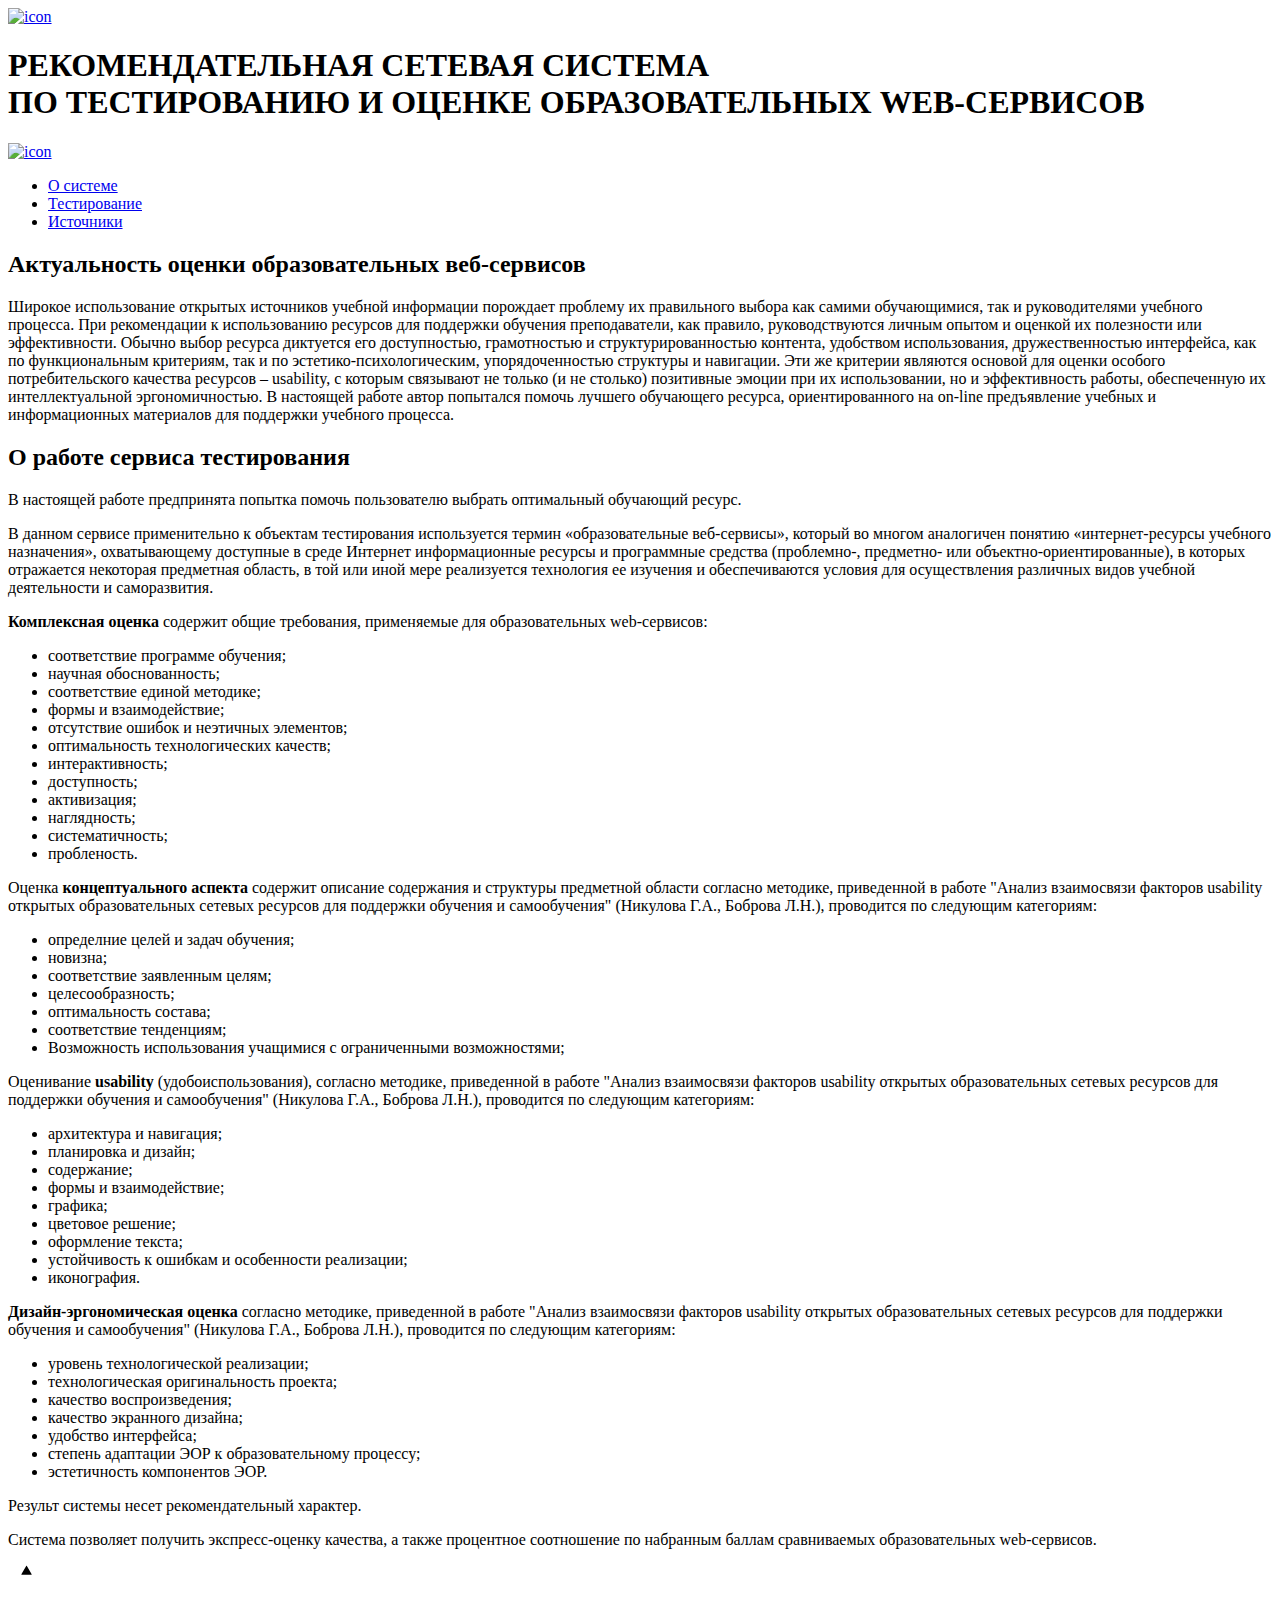
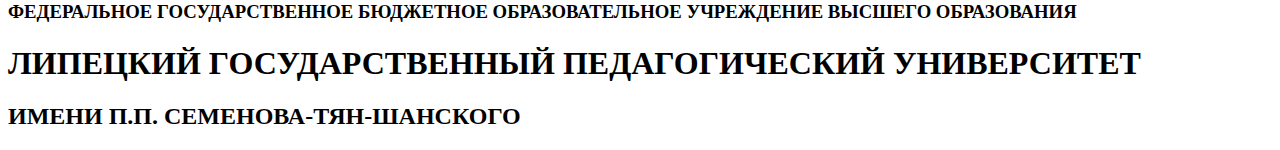
==== about.html @ c0443edb "Create about.html" ====
<!DOCTYPE html>
<html lang="en">
<head>
    <meta charset="UTF-8">
    <meta http-equiv="X-UA-Compatible" content="IE=edge">
    <meta name="viewport" content="width=device-width, initial-scale=1.0">
    <title>О системе</title>
    <link rel="stylesheet" href="css/about_style.css">
</head>
<body>
    <header> <!-- Шапка страницы -->
        <span class="shap_site">
            <div class="shap_site_block">
                <div class="container">
                    <a href="about.html"><img class="icon1" src="img/icon1.png" alt="icon"></a>
                    <div class="title_zag">
                        <h1>РЕКОМЕНДАТЕЛЬНАЯ СЕТЕВАЯ СИСТЕМА<br> ПО ТЕСТИРОВАНИЮ И ОЦЕНКЕ ОБРАЗОВАТЕЛЬНЫХ WEB-СЕРВИСОВ</h1>
                    </div>
                    <a href="about.html"><img class="icon2" src="img/icon1.png" alt="icon"></a>
                    <div class="shap">
                        <div class="navigation">
                            <ul class="menu">
                                <li><a class="page" href="about.html">О системе</a></li>
                                <li><a href="test.html">Тестирование</a></li>
                                <li><a href="sources.html">Источники</a></li>
                            </ul>
                        </div>
                    </div>
                </div>
            </div>
        </div>     
    </header>
    <div class="about">
        <div class="container">
            <div class="relevance">
                <h2>Актуальность оценки образовательных веб-сервисов</h2>
                <p>Широкое использование открытых источников учебной информации
                    порождает проблему их правильного выбора как самими обучающимися, 
                    так и руководителями учебного процесса. При рекомендации к
                    использованию ресурсов для поддержки обучения преподаватели, как правило,
                    руководствуются личным опытом и оценкой их полезности или эффективности.
                    Обычно выбор ресурса диктуется его доступностью, грамотностью и
                    структурированностью контента, удобством использования, дружественностью
                    интерфейса, как по функциональным критериям, так и по эстетико-психологическим,
                    упорядоченностью структуры и навигации. Эти же критерии являются основой
                    для оценки особого потребительского качества ресурсов – usability, с которым
                    связывают не только (и не столько) позитивные эмоции при их использовании, но и
                    эффективность работы, обеспеченную их интеллектуальной эргономичностью.
                    В настоящей работе автор попытался помочь лучшего обучающего ресурса, ориентированного на on-line предъявление учебных и
                    информационных материалов для поддержки учебного процесса.
                </p>
            </div>
            <div class="work_service">
                <h2>О работе сервиса тестирования</h2>  
                <p>В настоящей работе предпринята попытка помочь пользователю  выбрать оптимальный  обучающий ресурс.</p>  
                <p>В данном сервисе применительно к объектам тестирования используется термин «образовательные 
                    веб-сервисы», который во многом аналогичен понятию «интернет-ресурсы
                    учебного назначения», охватывающему доступные в среде Интернет
                    информационные ресурсы и программные средства (проблемно-, предметно- или
                    объектно-ориентированные), в которых отражается некоторая предметная область, в
                    той или иной мере реализуется технология ее изучения и обеспечиваются условия
                    для осуществления различных видов учебной деятельности и саморазвития.
                </p>
                <p>
                    <strong>Комплексная оценка</strong> содержит общие требования, применяемые для образовательных web-сервисов:
                </p>
                <p>
                    <ul class="paragraf">
                        <li>соответствие программе обучения;</li>
                        <li>научная обоснованность;</li>
                        <li>соответствие единой методике;</li>
                        <li>формы и взаимодействие; </li>
                        <li>отсутствие ошибок и неэтичных элементов;</li>
                        <li>оптимальность технологических качеств;</li>
                        <li>интерактивность;</li>
                        <li>доступность;</li>
                        <li>активизация; </li>
                        <li>наглядность;</li>
                        <li>систематичность;</li>
                        <li>пробленость.</li>
                    </ul>
                </p>
                <p>
                    Оценка <strong>концептуального аспекта</strong> содержит описание содержания и структуры предметной области согласно методике, приведенной в работе "Анализ взаимосвязи факторов usability открытых
                    образовательных сетевых ресурсов для поддержки
                    обучения и самообучения" (Никулова Г.А., Боброва Л.Н.), проводится по следующим категориям:
                </p>
                <p>
                    <ul class="paragraf">
                        <li>определние целей и задач обучения;</li>
                        <li>новизна;</li>
                        <li>соответствие заявленным целям;</li>
                        <li>целесообразность; </li>
                        <li>оптимальность состава;</li>
                        <li>соответствие тенденциям;</li>
                        <li>Возможность использования учащимися с ограниченными возможностями;</li>
                    </ul>
                </p>
                <p>
                    Оценивание <strong>usability</strong> (удобоиспользования), согласно методике, приведенной в работе "Анализ взаимосвязи факторов usability открытых
                    образовательных сетевых ресурсов для поддержки
                    обучения и самообучения" (Никулова Г.А., Боброва Л.Н.), проводится по следующим категориям:
                </p>
                <p>
                    <ul class="paragraf">
                        <li>архитектура и навигация;</li>
                        <li>планировка и дизайн;</li>
                        <li>содержание;</li>
                        <li>формы и взаимодействие; </li>
                        <li>графика;</li>
                        <li>цветовое решение;</li>
                        <li>оформление текста;</li>
                        <li>устойчивость к ошибкам и особенности реализации;</li>
                        <li>иконография.</li>
                    </ul>
                </p>
                <p>
                    <strong>Дизайн-эргономическая оценка</strong> согласно методике, приведенной в работе "Анализ взаимосвязи факторов usability открытых
                    образовательных сетевых ресурсов для поддержки
                    обучения и самообучения" (Никулова Г.А., Боброва Л.Н.), проводится по следующим категориям:
                </p>
                <p>
                    <ul class="paragraf">
                        <li>уровень технологической реализации;</li>
                        <li>технологическая оригинальность проекта;</li>
                        <li>качество воспроизведения;</li>
                        <li>качество экранного дизайна; </li>
                        <li>удобство интерфейса;</li>
                        <li>степень адаптации ЭОР к образовательному процессу;</li>
                        <li>эстетичность компонентов ЭОР.</li>
                    </ul>
                </p>
                <p>
                    Результ системы несет рекомендательный характер.
                </p>
                <p>
                    Система позволяет получить экспресс-оценку качества, а также процентное соотношение по набранным баллам сравниваемых образовательных web-сервисов. 
                </p>
            </div>
        </div>
    </div>
    <a href="#" id="toTop">
        <svg width="30pt" height="10pt" viewBox="0 0 630 630" version="1.1" xmlns="http://www.w3.org/2000/svg">
            <g>
                <g>
                    <path d="M489.229,442.468L254.563,37.135c-3.797-6.592-14.677-6.592-18.453,0L1.443,442.468c-1.92,3.307-1.92,7.36-0.021,10.667
                c1.92,3.307,5.44,5.333,9.259,5.333h469.333c3.819,0,7.339-2.027,9.259-5.333C491.128,449.849,491.128,445.775,489.229,442.468z"/>
                </g>
            </g>
        </svg>
    </a>
    <footer>
        <div class="podval">
            <h3>ФЕДЕРАЛЬНОЕ ГОСУДАРСТВЕННОЕ БЮДЖЕТНОЕ ОБРАЗОВАТЕЛЬНОЕ УЧРЕЖДЕНИЕ ВЫСШЕГО ОБРАЗОВАНИЯ</h2>
            <h1>ЛИПЕЦКИЙ ГОСУДАРСТВЕННЫЙ ПЕДАГОГИЧЕСКИЙ УНИВЕРСИТЕТ</h1>
            <h2>ИМЕНИ П.П. СЕМЕНОВА-ТЯН-ШАНСКОГО</h2>
        </div>
    </footer>
</body>
</html>
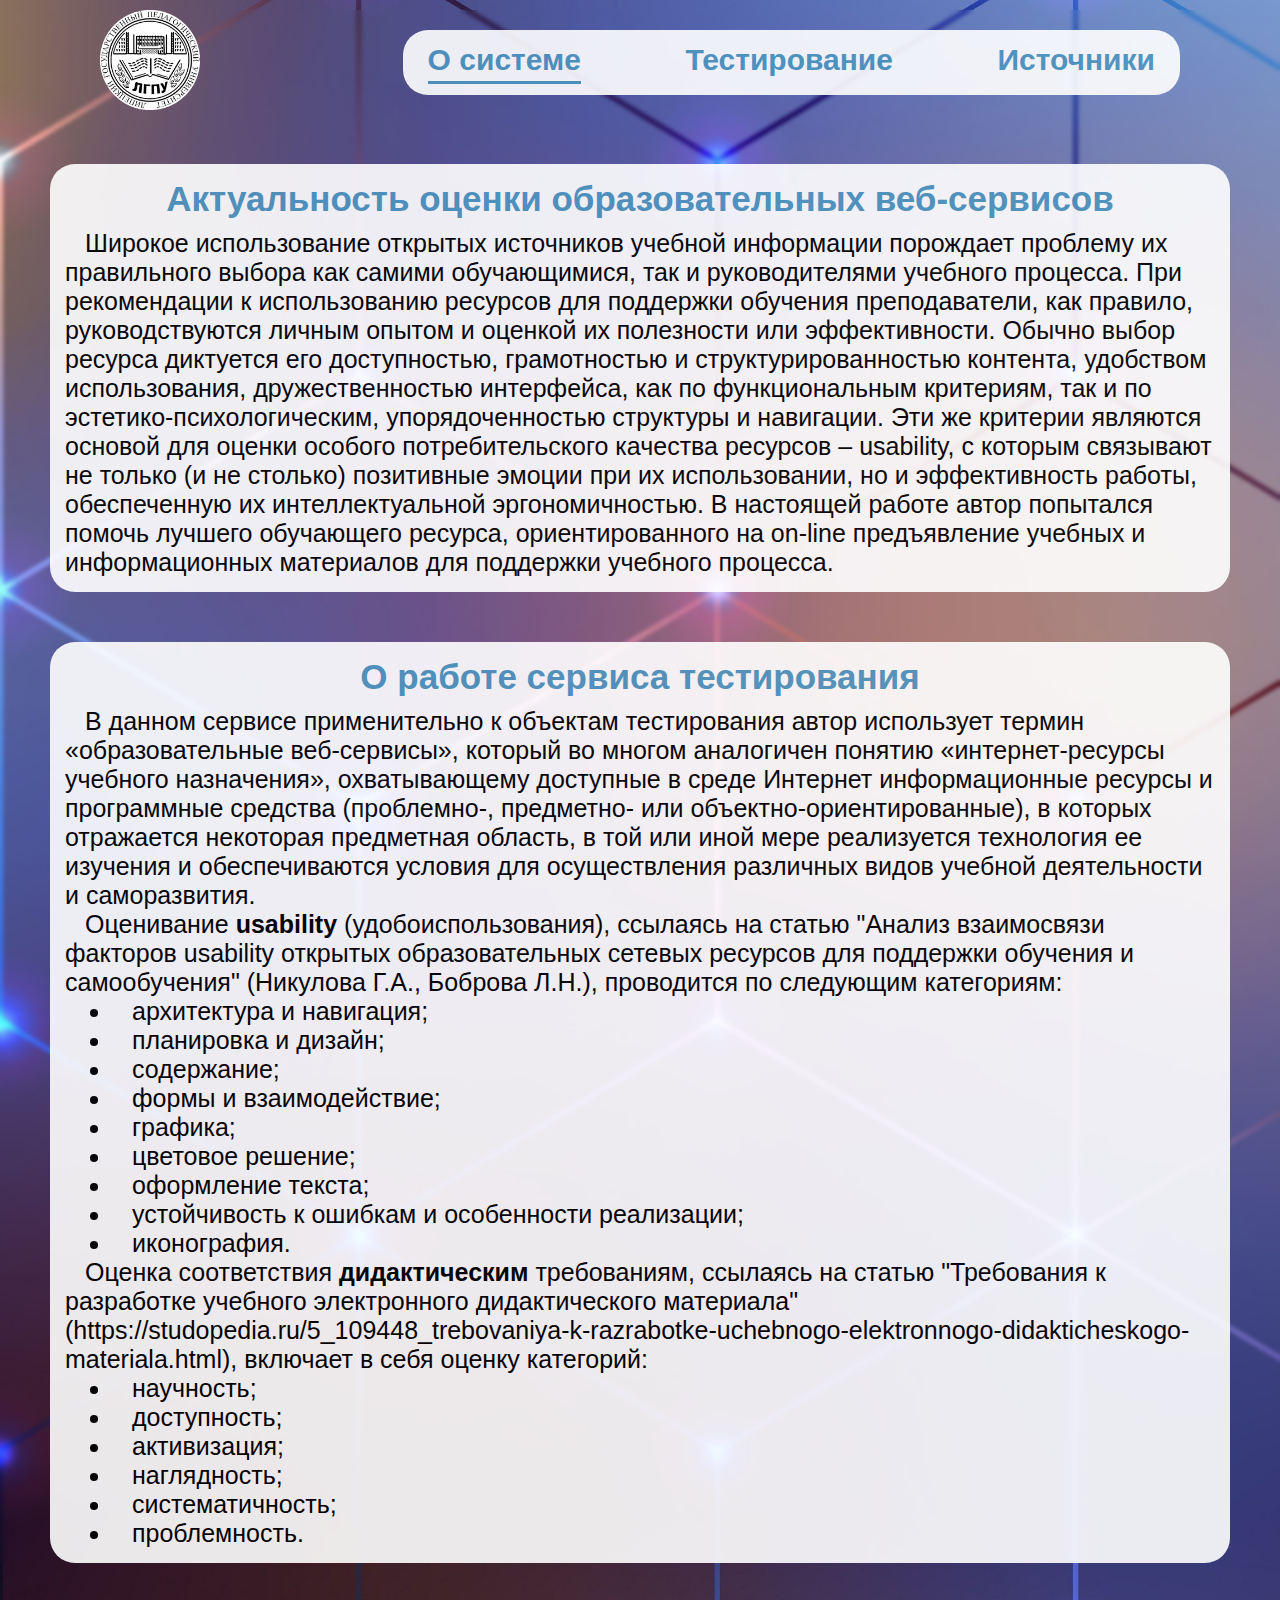
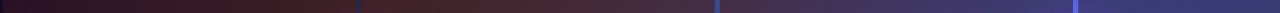
==== commit 4ee8887f: "Add files via upload" ====
--- a/about.html
+++ b/about.html
@@ -1,160 +1,90 @@
-<!DOCTYPE html>
-<html lang="en">
-<head>
-    <meta charset="UTF-8">
-    <meta http-equiv="X-UA-Compatible" content="IE=edge">
-    <meta name="viewport" content="width=device-width, initial-scale=1.0">
-    <title>О системе</title>
-    <link rel="stylesheet" href="css/about_style.css">
-</head>
-<body>
-    <header> <!-- Шапка страницы -->
-        <span class="shap_site">
-            <div class="shap_site_block">
-                <div class="container">
-                    <a href="about.html"><img class="icon1" src="img/icon1.png" alt="icon"></a>
-                    <div class="title_zag">
-                        <h1>РЕКОМЕНДАТЕЛЬНАЯ СЕТЕВАЯ СИСТЕМА<br> ПО ТЕСТИРОВАНИЮ И ОЦЕНКЕ ОБРАЗОВАТЕЛЬНЫХ WEB-СЕРВИСОВ</h1>
-                    </div>
-                    <a href="about.html"><img class="icon2" src="img/icon1.png" alt="icon"></a>
-                    <div class="shap">
-                        <div class="navigation">
-                            <ul class="menu">
-                                <li><a class="page" href="about.html">О системе</a></li>
-                                <li><a href="test.html">Тестирование</a></li>
-                                <li><a href="sources.html">Источники</a></li>
-                            </ul>
-                        </div>
-                    </div>
-                </div>
-            </div>
-        </div>     
-    </header>
-    <div class="about">
-        <div class="container">
-            <div class="relevance">
-                <h2>Актуальность оценки образовательных веб-сервисов</h2>
-                <p>Широкое использование открытых источников учебной информации
-                    порождает проблему их правильного выбора как самими обучающимися, 
-                    так и руководителями учебного процесса. При рекомендации к
-                    использованию ресурсов для поддержки обучения преподаватели, как правило,
-                    руководствуются личным опытом и оценкой их полезности или эффективности.
-                    Обычно выбор ресурса диктуется его доступностью, грамотностью и
-                    структурированностью контента, удобством использования, дружественностью
-                    интерфейса, как по функциональным критериям, так и по эстетико-психологическим,
-                    упорядоченностью структуры и навигации. Эти же критерии являются основой
-                    для оценки особого потребительского качества ресурсов – usability, с которым
-                    связывают не только (и не столько) позитивные эмоции при их использовании, но и
-                    эффективность работы, обеспеченную их интеллектуальной эргономичностью.
-                    В настоящей работе автор попытался помочь лучшего обучающего ресурса, ориентированного на on-line предъявление учебных и
-                    информационных материалов для поддержки учебного процесса.
-                </p>
-            </div>
-            <div class="work_service">
-                <h2>О работе сервиса тестирования</h2>  
-                <p>В настоящей работе предпринята попытка помочь пользователю  выбрать оптимальный  обучающий ресурс.</p>  
-                <p>В данном сервисе применительно к объектам тестирования используется термин «образовательные 
-                    веб-сервисы», который во многом аналогичен понятию «интернет-ресурсы
-                    учебного назначения», охватывающему доступные в среде Интернет
-                    информационные ресурсы и программные средства (проблемно-, предметно- или
-                    объектно-ориентированные), в которых отражается некоторая предметная область, в
-                    той или иной мере реализуется технология ее изучения и обеспечиваются условия
-                    для осуществления различных видов учебной деятельности и саморазвития.
-                </p>
-                <p>
-                    <strong>Комплексная оценка</strong> содержит общие требования, применяемые для образовательных web-сервисов:
-                </p>
-                <p>
-                    <ul class="paragraf">
-                        <li>соответствие программе обучения;</li>
-                        <li>научная обоснованность;</li>
-                        <li>соответствие единой методике;</li>
-                        <li>формы и взаимодействие; </li>
-                        <li>отсутствие ошибок и неэтичных элементов;</li>
-                        <li>оптимальность технологических качеств;</li>
-                        <li>интерактивность;</li>
-                        <li>доступность;</li>
-                        <li>активизация; </li>
-                        <li>наглядность;</li>
-                        <li>систематичность;</li>
-                        <li>пробленость.</li>
-                    </ul>
-                </p>
-                <p>
-                    Оценка <strong>концептуального аспекта</strong> содержит описание содержания и структуры предметной области согласно методике, приведенной в работе "Анализ взаимосвязи факторов usability открытых
-                    образовательных сетевых ресурсов для поддержки
-                    обучения и самообучения" (Никулова Г.А., Боброва Л.Н.), проводится по следующим категориям:
-                </p>
-                <p>
-                    <ul class="paragraf">
-                        <li>определние целей и задач обучения;</li>
-                        <li>новизна;</li>
-                        <li>соответствие заявленным целям;</li>
-                        <li>целесообразность; </li>
-                        <li>оптимальность состава;</li>
-                        <li>соответствие тенденциям;</li>
-                        <li>Возможность использования учащимися с ограниченными возможностями;</li>
-                    </ul>
-                </p>
-                <p>
-                    Оценивание <strong>usability</strong> (удобоиспользования), согласно методике, приведенной в работе "Анализ взаимосвязи факторов usability открытых
-                    образовательных сетевых ресурсов для поддержки
-                    обучения и самообучения" (Никулова Г.А., Боброва Л.Н.), проводится по следующим категориям:
-                </p>
-                <p>
-                    <ul class="paragraf">
-                        <li>архитектура и навигация;</li>
-                        <li>планировка и дизайн;</li>
-                        <li>содержание;</li>
-                        <li>формы и взаимодействие; </li>
-                        <li>графика;</li>
-                        <li>цветовое решение;</li>
-                        <li>оформление текста;</li>
-                        <li>устойчивость к ошибкам и особенности реализации;</li>
-                        <li>иконография.</li>
-                    </ul>
-                </p>
-                <p>
-                    <strong>Дизайн-эргономическая оценка</strong> согласно методике, приведенной в работе "Анализ взаимосвязи факторов usability открытых
-                    образовательных сетевых ресурсов для поддержки
-                    обучения и самообучения" (Никулова Г.А., Боброва Л.Н.), проводится по следующим категориям:
-                </p>
-                <p>
-                    <ul class="paragraf">
-                        <li>уровень технологической реализации;</li>
-                        <li>технологическая оригинальность проекта;</li>
-                        <li>качество воспроизведения;</li>
-                        <li>качество экранного дизайна; </li>
-                        <li>удобство интерфейса;</li>
-                        <li>степень адаптации ЭОР к образовательному процессу;</li>
-                        <li>эстетичность компонентов ЭОР.</li>
-                    </ul>
-                </p>
-                <p>
-                    Результ системы несет рекомендательный характер.
-                </p>
-                <p>
-                    Система позволяет получить экспресс-оценку качества, а также процентное соотношение по набранным баллам сравниваемых образовательных web-сервисов. 
-                </p>
-            </div>
-        </div>
-    </div>
-    <a href="#" id="toTop">
-        <svg width="30pt" height="10pt" viewBox="0 0 630 630" version="1.1" xmlns="http://www.w3.org/2000/svg">
-            <g>
-                <g>
-                    <path d="M489.229,442.468L254.563,37.135c-3.797-6.592-14.677-6.592-18.453,0L1.443,442.468c-1.92,3.307-1.92,7.36-0.021,10.667
-                c1.92,3.307,5.44,5.333,9.259,5.333h469.333c3.819,0,7.339-2.027,9.259-5.333C491.128,449.849,491.128,445.775,489.229,442.468z"/>
-                </g>
-            </g>
-        </svg>
-    </a>
-    <footer>
-        <div class="podval">
-            <h3>ФЕДЕРАЛЬНОЕ ГОСУДАРСТВЕННОЕ БЮДЖЕТНОЕ ОБРАЗОВАТЕЛЬНОЕ УЧРЕЖДЕНИЕ ВЫСШЕГО ОБРАЗОВАНИЯ</h2>
-            <h1>ЛИПЕЦКИЙ ГОСУДАРСТВЕННЫЙ ПЕДАГОГИЧЕСКИЙ УНИВЕРСИТЕТ</h1>
-            <h2>ИМЕНИ П.П. СЕМЕНОВА-ТЯН-ШАНСКОГО</h2>
-        </div>
-    </footer>
-</body>
-</html>
+<!DOCTYPE html>
+<html lang="en">
+<head>
+    <meta charset="UTF-8">
+    <meta http-equiv="X-UA-Compatible" content="IE=edge">
+    <meta name="viewport" content="width=device-width, initial-scale=1.0">
+    <title>О системе</title>
+    <link rel="stylesheet" href="css/about_style.css">
+</head>
+<body>
+    <header> <!-- Шапка страницы -->
+        <div class="container">
+            <div class="shap">
+                <a href="about.html"><img class="icon" src="img/icon.png" alt="icon"></a>
+                <div class="navigation">
+                    <ul class="menu">
+                        <li><a class="page" href="about.html">О системе</a></li>
+                        <li><a href="test.html">Тестирование</a></li>
+                        <li><a href="sources.html">Источники</a></li>
+                    </ul>
+                </div>
+            </div>
+        </div>
+    </header>
+    <div class="about">
+        <div class="container">
+            <div class="relevance">
+                <h2>Актуальность оценки образовательных веб-сервисов</h2>
+                <p>Широкое использование открытых источников учебной информации
+                    порождает проблему их правильного выбора как самими обучающимися, 
+                    так и руководителями учебного процесса. При рекомендации к
+                    использованию ресурсов для поддержки обучения преподаватели, как правило,
+                    руководствуются личным опытом и оценкой их полезности или эффективности.
+                    Обычно выбор ресурса диктуется его доступностью, грамотностью и
+                    структурированностью контента, удобством использования, дружественностью
+                    интерфейса, как по функциональным критериям, так и по эстетико-психологическим,
+                    упорядоченностью структуры и навигации. Эти же критерии являются основой
+                    для оценки особого потребительского качества ресурсов – usability, с которым
+                    связывают не только (и не столько) позитивные эмоции при их использовании, но и
+                    эффективность работы, обеспеченную их интеллектуальной эргономичностью.
+                    В настоящей работе автор попытался помочь лучшего обучающего ресурса, ориентированного на on-line предъявление учебных и
+                    информационных материалов для поддержки учебного процесса.
+                </p>
+            </div>
+            <div class="work_service">
+                <h2>О работе сервиса тестирования</h2>    
+                <p>В данном сервисе применительно к объектам тестирования автор использует термин «образовательные 
+                    веб-сервисы», который во многом аналогичен понятию «интернет-ресурсы
+                    учебного назначения», охватывающему доступные в среде Интернет
+                    информационные ресурсы и программные средства (проблемно-, предметно- или
+                    объектно-ориентированные), в которых отражается некоторая предметная область, в
+                    той или иной мере реализуется технология ее изучения и обеспечиваются условия
+                    для осуществления различных видов учебной деятельности и саморазвития.
+                </p>
+                <p>
+                    Оценивание <strong>usability</strong> (удобоиспользования), ссылаясь на статью "Анализ взаимосвязи факторов usability открытых
+                    образовательных сетевых ресурсов для поддержки
+                    обучения и самообучения" (Никулова Г.А., Боброва Л.Н.), проводится по следующим категориям:
+                </p>
+                <p>
+                    <ul class="paragraf">
+                        <li>архитектура и навигация;</li>
+                        <li>планировка и дизайн;</li>
+                        <li>содержание;</li>
+                        <li>формы и взаимодействие; </li>
+                        <li>графика;</li>
+                        <li>цветовое решение;</li>
+                        <li>оформление текста;</li>
+                        <li>устойчивость к ошибкам и особенности реализации;</li>
+                        <li>иконография.</li>
+                    </ul>
+                </p>
+                <p>
+                    Оценка соответствия <strong>дидактическим</strong> требованиям, ссылаясь на статью "Требования к разработке учебного электронного дидактического материала" (https://studopedia.ru/5_109448_trebovaniya-k-razrabotke-uchebnogo-elektronnogo-didakticheskogo-materiala.html), включает в себя оценку категорий:
+                </p>
+                <p>
+                    <ul class="paragraf">
+                        <li>научность;</li>
+                        <li>доступность;</li>
+                        <li>активизация;</li>
+                        <li>наглядность; </li>
+                        <li>систематичность;</li>
+                        <li>проблемность.</li>
+                    </ul>
+                </p>
+            </div>
+        </div>
+    </div>
+</body>
+</html>--- a/css/about_style.css
+++ b/css/about_style.css
@@ -0,0 +1,126 @@
+* {
+    margin: 0;
+    padding: 0;
+  }
+
+body {
+    font-family: "Roboto", sans-serif;
+    width: 100%;
+    height: 100%;
+    color: white;
+    background-image: url(../img/bg2.jpg);
+    background-size: cover;
+    backdrop-filter: blur(2px);
+}
+
+.container {
+  max-width: 1600px;
+  margin: 0 auto;
+}
+
+.shap {
+  margin: 10px 0 50px 0;
+  padding: 0 100px 0 100px;
+}
+
+.icon {
+  width: 100px;
+  height: 100px;
+  display: inline-block;
+}
+
+.navigation {
+    display: inline-block;
+    height: 30px;
+    line-height: 30px;
+    float: right;
+    margin-top: 20px;
+    max-width: 1500px;
+    height: 100%;
+    background-color: #fff;
+    border-radius: 25px;
+    padding: 15px 25px 15px 25px;
+    opacity: 0.9;
+}
+
+.menu {
+  list-style: none;
+}
+
+.menu li {
+  display: inline-block;
+}
+
+.menu li:not(:last-child) {
+    margin-right: 100px;
+}
+
+.menu li:hover {
+  opacity: 0.5;
+}
+
+.menu li a {
+  text-decoration: none;
+  color: #4e96c0;
+  cursor: pointer;
+  font-size: 30px;
+  font-weight: 600;
+}
+
+.page {
+    padding-bottom: 5px;
+    border-bottom: solid #4e96c0 3px;
+}
+
+.relevance {
+    max-width: 1500px;
+    height: 100%;
+    background-color: #fff;
+    border-radius: 25px;
+    padding: 15px;
+    margin: 0 50px 50px 50px;
+    opacity: 0.9;
+}
+
+.relevance h2 {
+    text-align: center;
+    margin-bottom: 10px;
+    font-size: 35px;
+    color: #4e96c0;
+}
+
+.relevance p {
+    text-indent: 20px;
+    font-size: 25px;
+    color: black;
+}
+
+.work_service {
+    max-width: 1500px;
+    height: 100%;
+    background-color: #fff;
+    border-radius: 25px;
+    padding: 15px;
+    margin: 0 50px 50px 50px;
+    opacity: 0.9;
+}
+
+.work_service h2 {
+    text-align: center;
+    margin-bottom: 10px;
+    font-size: 35px;
+    color: #4e96c0;
+}
+
+.work_service p {
+    text-indent: 20px;
+    font-size: 25px;
+    color: black;
+}
+
+.paragraf li {
+    margin-left: 47px;
+    text-indent: 20px;
+    font-size: 25px;
+    color: black;
+}